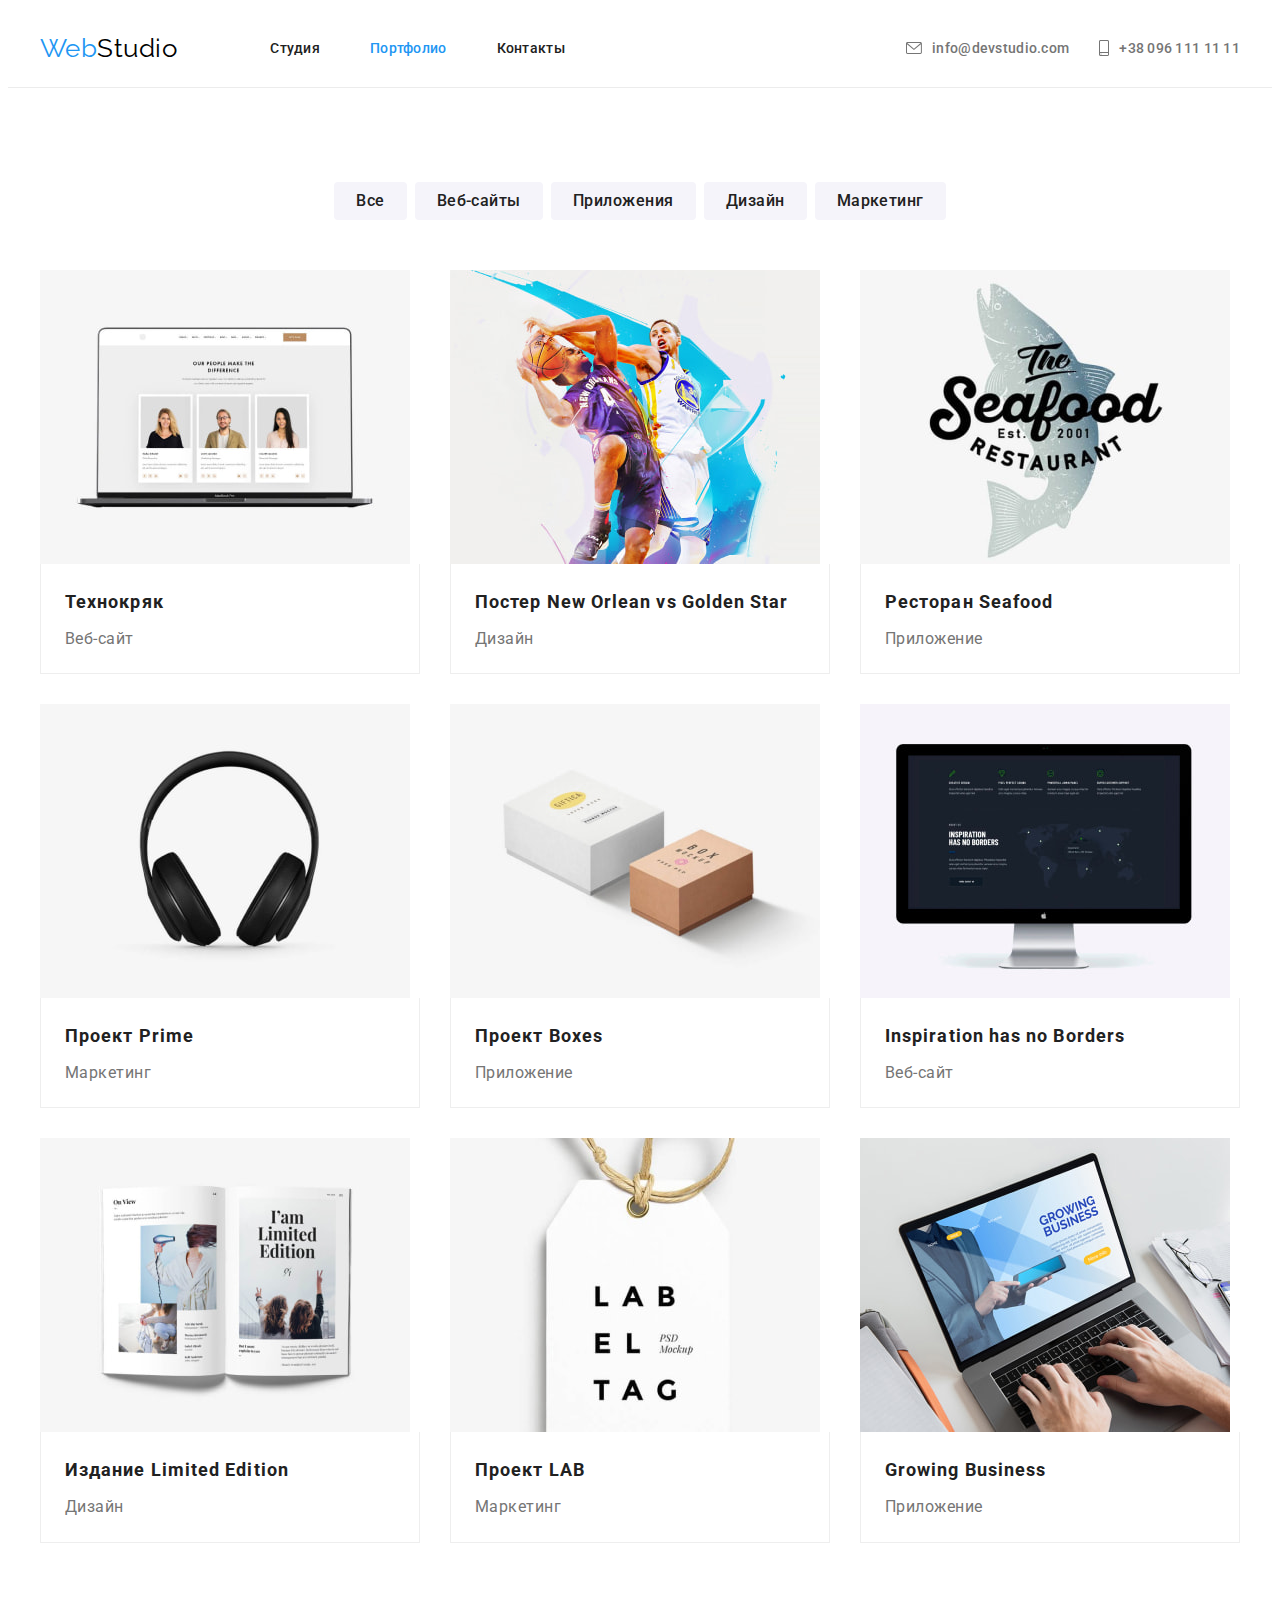
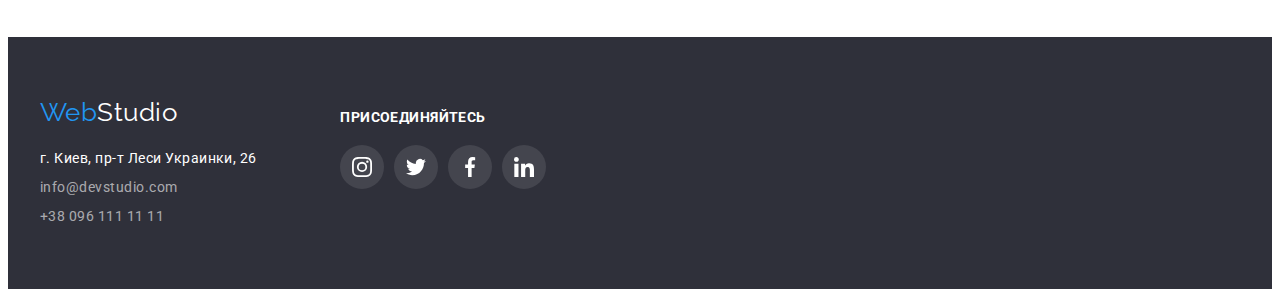
==== portfolio.html @ 47803f1b "Start" ====
<!DOCTYPE html>
<html lang="ru">
  <head>
    <meta charset="UTF-8" />
    <meta http-equiv="X-UA-Compatible" content="IE=edge" />
    <meta name="viewport" content="width=device-width, initial-scale=1.0" />
    <title>Портфолио</title>
    <link rel="preconnect" href="https://fonts.googleapis.com" />
    <link rel="preconnect" href="https://fonts.gstatic.com" crossorigin />
    <link
      href="https://fonts.googleapis.com/css2?family=Raleway:wght@700&family=Roboto:wght@400;500;700;900&display=swap"
      rel="stylesheet"
    />
    <link
      rel="stylesheet"
      href="https://cdnjs.cloudflare.com/ajax/libs/modern-normalize/1.1.0/modern-normalize.min.css"
      integrity="sha512-wpPYUAdjBVSE4KJnH1VR1HeZfpl1ub8YT/NKx4PuQ5NmX2tKuGu6U/JRp5y+Y8XG2tV+wKQpNHVUX03MfMFn9Q=="
      crossorigin="anonymous"
      referrerpolicy="no-referrer"
    />
    <link rel="stylesheet" href="./css/styles.css" />
  </head>
  <body class="body-page">
    <header class="page-header">
      <!--Логотип и навигация-->
      <div class="container">
        <nav class="navigation">
          <a class="logo logo-header link" href="./index.html"><span>Web</span>Studio</a>
          <ul class="site-nav">
            <li class="site-nav-element"><a class="link" href="./index.html">Студия</a></li>
            <li class="site-nav-element">
              <a class="link current" href="./portfolio.html">Портфолио</a>
            </li>
            <li class="site-nav-element"><a class="link" href="">Контакты</a></li>
          </ul>
        </nav>

        <ul class="auth-nav">
          <li class="auth-nav-element">
            <a class="auth-nav-mail link" href="mailto:info@devstudio.com"
              ><svg class="auth-nav-mail-svg">
                <use href="./images/symbol-defs.svg#icon-mail"></use></svg
              >info@devstudio.com</a
            >
          </li>
          <li class="auth-nav-element">
            <a class="auth-nav-phone link" href="tel:+380961111111"
              ><svg class="auth-nav-phone-svg">
                <use href="./images/symbol-defs.svg#icon-tel"></use></svg
              >+38 096 111 11 11</a
            >
          </li>
        </ul>
      </div>
    </header>
    <main>
      <section class="section">
        <div class="container">
          <h1 class="portfolio-card-set-title">Наши работы</h1>
          <ul class="buttons list">
            <li>
              <button class="button" type="button">Все</button>
            </li>
            <li>
              <button class="button" type="button">Веб-сайты</button>
            </li>
            <li>
              <button class="button" type="button">Приложения</button>
            </li>
            <li>
              <button class="button" type="button">Дизайн</button>
            </li>
            <li>
              <button class="button" type="button">Маркетинг</button>
            </li>
          </ul>
        </div>
        <div class="container">
          <ul class="portfolio-card-set list">
            <li class="portfolio-card-item">
              <article class="portfolio-card">
                <div class="card-thumb">
                  <img src="./images/img8.jpg" alt="Ноутбук" width="370" />
                </div>
                <div class="portfolio-card-content">
                  <h2 class="portfolio-card-title">Технокряк</h2>
                  <p class="portfolio-card-text">Веб-сайт</p>
                </div>
              </article>
            </li>
            <li class="portfolio-card-item">
              <article class="portfolio-card">
                <div class="card-thumb">
                  <img src="./images/img9.jpg" alt="Два боскетболиста с мячем" width="370" />
                </div>
                <div class="portfolio-card-content">
                  <h2 class="portfolio-card-title">Постер New Orlean vs Golden Star</h2>
                  <p class="portfolio-card-text">Дизайн</p>
                </div>
              </article>
            </li>
            <li class="portfolio-card-item">
              <article class="portfolio-card">
                <div class="card-thumb">
                  <img src="./images/img10.jpg" alt="Емблема ресторана Сифуд" width="370" />
                </div>
                <div class="portfolio-card-content">
                  <h2 class="portfolio-card-title">Ресторан Seafood</h2>
                  <p class="portfolio-card-text">Приложение</p>
                </div>
              </article>
            </li>
            <li class="portfolio-card-item">
              <article class="portfolio-card">
                <div class="card-thumb">
                  <img src="./images/img11.jpg" alt="Наушники" width="370" />
                </div>
                <div class="portfolio-card-content">
                  <h2 class="portfolio-card-title">Проект Prime</h2>
                  <p class="portfolio-card-text">Маркетинг</p>
                </div>
              </article>
            </li>
            <li class="portfolio-card-item">
              <article class="portfolio-card">
                <div class="card-thumb">
                  <img src="./images/img12.jpg" alt="Две бумажные коробки" width="370" />
                </div>
                <div class="portfolio-card-content">
                  <h2 class="portfolio-card-title">Проект Boxes</h2>
                  <p class="portfolio-card-text">Приложение</p>
                </div>
              </article>
            </li>
            <li class="portfolio-card-item">
              <article class="portfolio-card">
                <div class="card-thumb">
                  <img src="./images/img13.jpg" alt="Компьютер фирмы Епл" width="370" />
                </div>
                <div class="portfolio-card-content">
                  <h2 class="portfolio-card-title">Inspiration has no Borders</h2>
                  <p class="portfolio-card-text">Веб-сайт</p>
                </div>
              </article>
            </li>
            <li class="portfolio-card-item">
              <article class="portfolio-card">
                <div class="card-thumb">
                  <img src="./images/img14.jpg" alt="Открытая книга" width="370" />
                </div>
                <div class="portfolio-card-content">
                  <h2 class="portfolio-card-title">Издание Limited Edition</h2>
                  <p class="portfolio-card-text">Дизайн</p>
                </div>
              </article>
            </li>
            <li class="portfolio-card-item">
              <article class="portfolio-card">
                <div class="card-thumb">
                  <img src="./images/img15.jpg" alt="Бирка с надписью" width="370" />
                </div>
                <div class="portfolio-card-content">
                  <h2 class="portfolio-card-title">Проект LAB</h2>
                  <p class="portfolio-card-text">Маркетинг</p>
                </div>
              </article>
            </li>
            <li class="portfolio-card-item">
              <article class="portfolio-card">
                <div class="card-thumb">
                  <img src="./images/img16.jpg" alt="Руки на клавиатуре ноутбука" width="370" />
                </div>
                <div class="portfolio-card-content">
                  <h2 class="portfolio-card-title">Growing Business</h2>
                  <p class="portfolio-card-text">Приложение</p>
                </div>
              </article>
            </li>
          </ul>
        </div>
      </section>
    </main>
    <footer class="footer">
      <div class="container">
        <div>
          <!--Логотип-->
          <a class="logo logo-footer link" href="./index.html"><span>Web</span>Studio</a>
          <!--Контакты-->
          <address class="address one">г. Киев, пр-т Леси Украинки, 26</address>
          <address class="address">
            <a class="link" href="mailto:info@devstudio.com">info@devstudio.com</a>
            <a class="link" href="tel:+380961111111">+38 096 111 11 11</a>
          </address>
        </div>
        <div class="social-set">
          <h3 class="social-title">Присоединяйтесь</h3>
          <ul class="personal-card-icon-set list">
            <li class="personal-card-icon-item">
              <button class="footer-icon-button">
                <svg class="footer-icon personal-card-icon">
                  <use href="./images/symbol-defs.svg#icon-instagram"></use>
                </svg>
              </button>
            </li>
            <li class="personal-card-icon-item">
              <button class="footer-icon-button">
                <svg class="personal-card-icon">
                  <use href="./images/symbol-defs.svg#icon-twitter"></use>
                </svg>
              </button>
            </li>
            <li class="personal-card-icon-item">
              <button class="footer-icon-button">
                <svg class="personal-card-icon">
                  <use href="./images/symbol-defs.svg#icon-facebook"></use>
                </svg>
              </button>
            </li>
            <li class="personal-card-icon-item">
              <button class="footer-icon-button">
                <svg class="personal-card-icon">
                  <use href="./images/symbol-defs.svg#icon-linkedin"></use>
                </svg>
              </button>
            </li>
          </ul>
        </div>
      </div>
    </footer>
  </body>
</html>
---- css/styles.css ----
:root {
    --brand-color-blue-light-hover: #188CE8;
    --brand-color-blue-light: #2196F3;
    --brand-color-blue: #3f51b5;    
    --brand-color-black: #000000;
    --brand-color-black-light: #212121;
    --brand-color-black-dark: #2F303A;
    --brand-color-gray: #757575;
    --brand-color-gray-light: #F5F4FA;
    --brand-color-gray-border: #EEEEEE;
    --brand-color-gray-icon: #AFB1B8;
    --brand-color-white: #FFFFFF;
    --brand-color-heder-line: #ECECEC;
    --brand-color-address:rgba(255, 255, 255, 0.6);
    --card-set-portfolio: 30px
}
h1, h2, h3, h4, h5, h6, p, ul {
    margin: 0;
}
ul {
    padding: 0;
}
img {
    display: block;
    max-width: 100%;
    height: auto;
}
.list {
    list-style: none;    
}
.link {
    text-decoration: none;    
    line-height: 1.17;
}
.body-page {    
    font-family: 'Roboto', sans-serif;
    letter-spacing: 0.03em;
    background-color: var(--brand-color-white);        
    color: var(--brand-color-black-light);   
}

/* Рамка хедера */
.page-header .container{
    display: flex;    
    padding-top: 25px;
    padding-bottom: 24px;
    align-items: center;
}

.page-header {    
    border-bottom: 1px solid var(--brand-color-heder-line);
}

/* Подсветка */
.site-nav .link:hover, .site-nav .link:focus, .site-nav .link.current {
    color: var(--brand-color-blue-light);
}
.site-nav {
    display: flex;
    align-items: center;
    list-style: none;     
}

.site-nav-element + .site-nav-element {
    margin-left: 50px;
}

.navigation {
    display: flex;
}
.site-nav .link {    
    display: block;
    font-size: 14px;
    font-weight: 500;
    letter-spacing: 0.02em;
    color: var(--brand-color-black-light);
}
/* Хедер почта телефон */
.auth-nav {
    margin-left: auto;
    display: flex;
    list-style: none;
}

.auth-nav-element + .auth-nav-element {
 margin-left: 30px;
}

.auth-nav .link {    
    font-size: 14px;
    font-weight: 500;
    letter-spacing: 0.02em;
    color: var(--brand-color-gray);
}
.auth-nav .link:hover, .auth-nav .link:focus {
    color: var(--brand-color-blue-light);       
}
.auth-nav-mail, .auth-nav-phone {
    display: flex;
    align-items: center;
}

.auth-nav-mail-svg {    
    height: 12px;
    width: 16px;
    fill: currentColor;
    margin-right: 10px;
} 
.auth-nav-phone-svg {
    height: 16px;
    width: 10px;
    fill: currentColor;   
    margin-right: 10px;    
}


/* Логотип */
.logo {
    margin-right: 93px;    
    font-size: 26px;
    color: var(--brand-color-black);    
    font-family: 'Raleway', sans-serif;        
}
.logo span{
    color: var(--brand-color-blue-light);
}
/* Герой */
.hero .button {
    display: inline-block;
    padding: 10px 32px;
    margin: 0;
    min-width: 200px;
    color: var(--brand-color-white);
    background: var(--brand-color-blue-light);
    box-shadow: 0px 4px 4px rgba(0, 0, 0, 0.15);
    line-height: 1.88;
}
.hero .button:hover{
    background-color: var(--brand-color-blue-light-hover);
}
.hero {
    padding-top: 200px;
    padding-bottom: 200px;
    text-align: center;    
}
.overlay {
    margin-right: auto;
    margin-left: auto;
    max-width: 1600px;
    background-image: linear-gradient(
    to right
    ,rgba(47, 48, 58, 0.4)
    ,rgba(47, 48, 58, 0.4))
    ,url(../images/hero.jpg);
    background-color: #C4C4C4;;
    background-position: center;
    background-repeat: no-repeat;
}

.hero-title {    
    margin-bottom: 30px;
    text-transform: uppercase;
    text-align: center;    
    font-size: 44px;
    font-weight: 900;    
    line-height: 1.36;
    letter-spacing: 0.06em;
    color: var(--brand-color-white);    
}
/* Наша команда */
.personal { 
    background: var(--brand-color-gray-light);
}
.personal-card-footer {
    padding-top: 30px;
    padding-bottom: 30px;
}
.personal-title {    
    margin-bottom: 10px;
    font-weight: 500;
    font-size: 16px;    
    line-height: 1.17;
    text-align: center;    
}
.personal-text {
    margin-bottom: 16px;   
    line-height: 1.17;
    text-align: center;    
    color: var(--brand-color-gray);
}
.personal-card-set {    
    display: flex;   
    list-style: none;
}
.personal-card-item {
     
    background-color: var(--brand-color-white);
    box-shadow: 0px 1px 3px rgba(0, 0, 0, 0.12), 0px 1px 1px rgba(0, 0, 0, 0.14), 0px 2px 1px rgba(0, 0, 0, 0.2);
    border-radius: 0px 0px 4px 4px;
}
.personal-card-item + .personal-card-item {
    margin-left: 30px;
}
.personal-card-icon-set {
    display: flex;
    justify-content: center;
}
.personal-card-button { 
    width: 44px;
    height: 44px;
    padding: 0;
    display: flex;
    align-items: center;
    justify-content: center;
    cursor: pointer;
    color: var(--brand-color-gray-icon);
    background: none;    
    border: none;
}
.personal-card-button:hover,
.personal-card-button:focus {
    color: var(--brand-color-white);
    background-color: var(--brand-color-blue-light);
    border-radius: 50%;
}
.personal-card-icon-item + .personal-card-icon-item {
    margin-left: 10px;
}
.personal-card-icon {
    fill: currentColor;  
    width: 20px;
    height: 20px;
}
/* Секция картинок */
.section-title {   
    margin-bottom: 50px;    
    font-size: 36px;    
    line-height: 1.17;
    text-align: center;    
}
/* Секция коротких текстов */
.works-list {    
    display: flex;    
}
.works + .works {    
    margin-left: 30px;
}

.works-thumb {
    margin-bottom: 30px;
    justify-content: center;
    align-items: center;
    display: flex;
    width: 270px;
    height: 120px;
    background: var(--brand-color-gray-light);
    border-radius: 4px;
}
.works-svg {    
    width: 70px;
    height: 70px;    
}

.works-title {
    margin-bottom: 10px;   
    font-size: 14px;    
    line-height: 1.17;    
    text-transform: uppercase;
}
.works-text {        
    width: 270px; 
    font-size: 14px;    
    line-height: 1.714;    
    color: var(--brand-color-gray);       
}

/* Секция Постоянные клиенты */
.regular-customers-set {
    display: flex;
    list-style: none;
}
.regular-customers-item-frame {
    cursor: pointer;
    padding: 13px 31px;
    border: 1px solid #AFB1B8;
    border-radius: 4px;
}
.regular-customers-item + .regular-customers-item {
    margin-left: 30px;
}

.regular-customers-icon { 
    fill: currentColor;    
    width: 106px;
    height: 60px;
}

.regular-customers-button {
    padding: 0;
    justify-content: center;
    align-items: center;
    display: flex;    
    width: 170px;
    height: 92px;
    color: var(--brand-color-gray-icon);
    cursor: pointer;    
    border: 1px solid var(--brand-color-gray-icon);
    border-radius: 4px;
    background-color: var(--brand-color-white);
}
.regular-customers-button:hover, 
.regular-customers-button:focus {
    color: var(--brand-color-blue-light);
    border: 1px solid var(--brand-color-blue-light);
    
}

/* Футер */
.logo-footer {
    margin-bottom: 20px;
    display: block;
    color: var(--brand-color-white);    
}
.footer {
    padding: 60px 0;
    background: var(--brand-color-black-dark);    
}
.address,
.address .link {    
    font-size: 14px;
    line-height: 1.71;
    color: var(--brand-color-white);
    font-style: normal;
}
.one {
margin-bottom: 5px;
}

.address .link {    
    display: block;
    color: var(--brand-color-address);
}
.address .link:first-child {
margin-bottom: 5px;
}
.address .link:hover,
.address .link:focus {
    color: var(--brand-color-blue-light);
}

.social-set {
    margin-top: 12px;
    margin-left: 70px;
}
.social-title {
    margin-bottom: 20px;
    text-transform: uppercase;
    color: var(--brand-color-white);
    font-weight: 700;
    font-size: 14px;
    line-height: 16px;
    letter-spacing: 0.03em;
}


.footer-icon-button {
    width: 44px;
    height: 44px;
    padding: 0;
    display: flex;
    align-items: center; 
    justify-content: center;   
    cursor: pointer;
    color: var(--brand-color-white);
    background: rgba(255, 255, 255, 0.1);
    border-radius: 50%;    
    border: none;
}

.footer-icon-button:hover,
.footer-icon-button:focus {    
    background-color: var(--brand-color-blue-light);
    border-radius: 50%;
}
.footer > .container {
    display: flex;
}
/* Портфолио фильтры*/
.button {
    padding: 6px 22px;  
    margin: 0px 4px;   
    color: var(--brand-color-black-light);
    background: var(--brand-color-gray-light);
    cursor: pointer;
    border: 0;    
    font-family: inherit;
    font-weight: 500;
    font-size: 16px;
    line-height: 1.62;    
    letter-spacing: inherit;    
    border-radius: 4px;    
}
.buttons {
    margin-bottom: 50px;
    display: flex;
    justify-content: center;    
}
.button:hover, .button:focus {
    color: var(--brand-color-white);
    background: var(--brand-color-blue-light);
    box-shadow: 0px 3px 1px rgba(0, 0, 0, 0.1), 0px 1px 2px rgba(0, 0, 0, 0.08), 0px 2px 2px rgba(0, 0, 0, 0.12);
}
/* Портфолио карточки */
.portfolio-card-set-title {
    display: none;
}
.portfolio-card-set {    
    margin-top: calc(-1 * var(--card-set-portfolio));
    margin-left: calc(-1 * var(--card-set-portfolio));
    display: flex;
    flex-wrap: wrap;
}


.portfolio-card:hover, 
.portfolio-card:focus {
    box-shadow: 0px 1px 1px rgba(0, 0, 0, 0.12), 0px 4px 4px rgba(0, 0, 0, 0.06), 1px 4px 6px rgba(0, 0, 0, 0.16);
}
.portfolio-card-item {
    margin-top: var(--card-set-portfolio);
    margin-left: var(--card-set-portfolio);
    flex-basis: calc(100% / 3 - var(--card-set-portfolio));
}

.portfolio-card-content {
    padding: 20px 23px 19px 24px;
    border: 1px solid var(--brand-color-gray-border);
    border-top: none;
}

.portfolio-card-title {
    margin-bottom: 4px;
    font-size: 18px;
    line-height: 2;
    letter-spacing: 0.06em;
}

.portfolio-card-text {
    line-height: 1.88;
    color: var(--brand-color-gray);
}

.container {
    margin-left: auto;
    margin-right: auto;
    width: 1200px;
    padding-left: 15px;
    padding-right: 15px;    
    /* outline: solid tomato; */
}
.section {
    padding: 94px 0;    
}
.no-padding-top  {
    padding-top: 0;
}
.photo-set {    
    list-style: none;
    display: flex;    
}
.photo + .photo {
    margin-left: 30px;
}
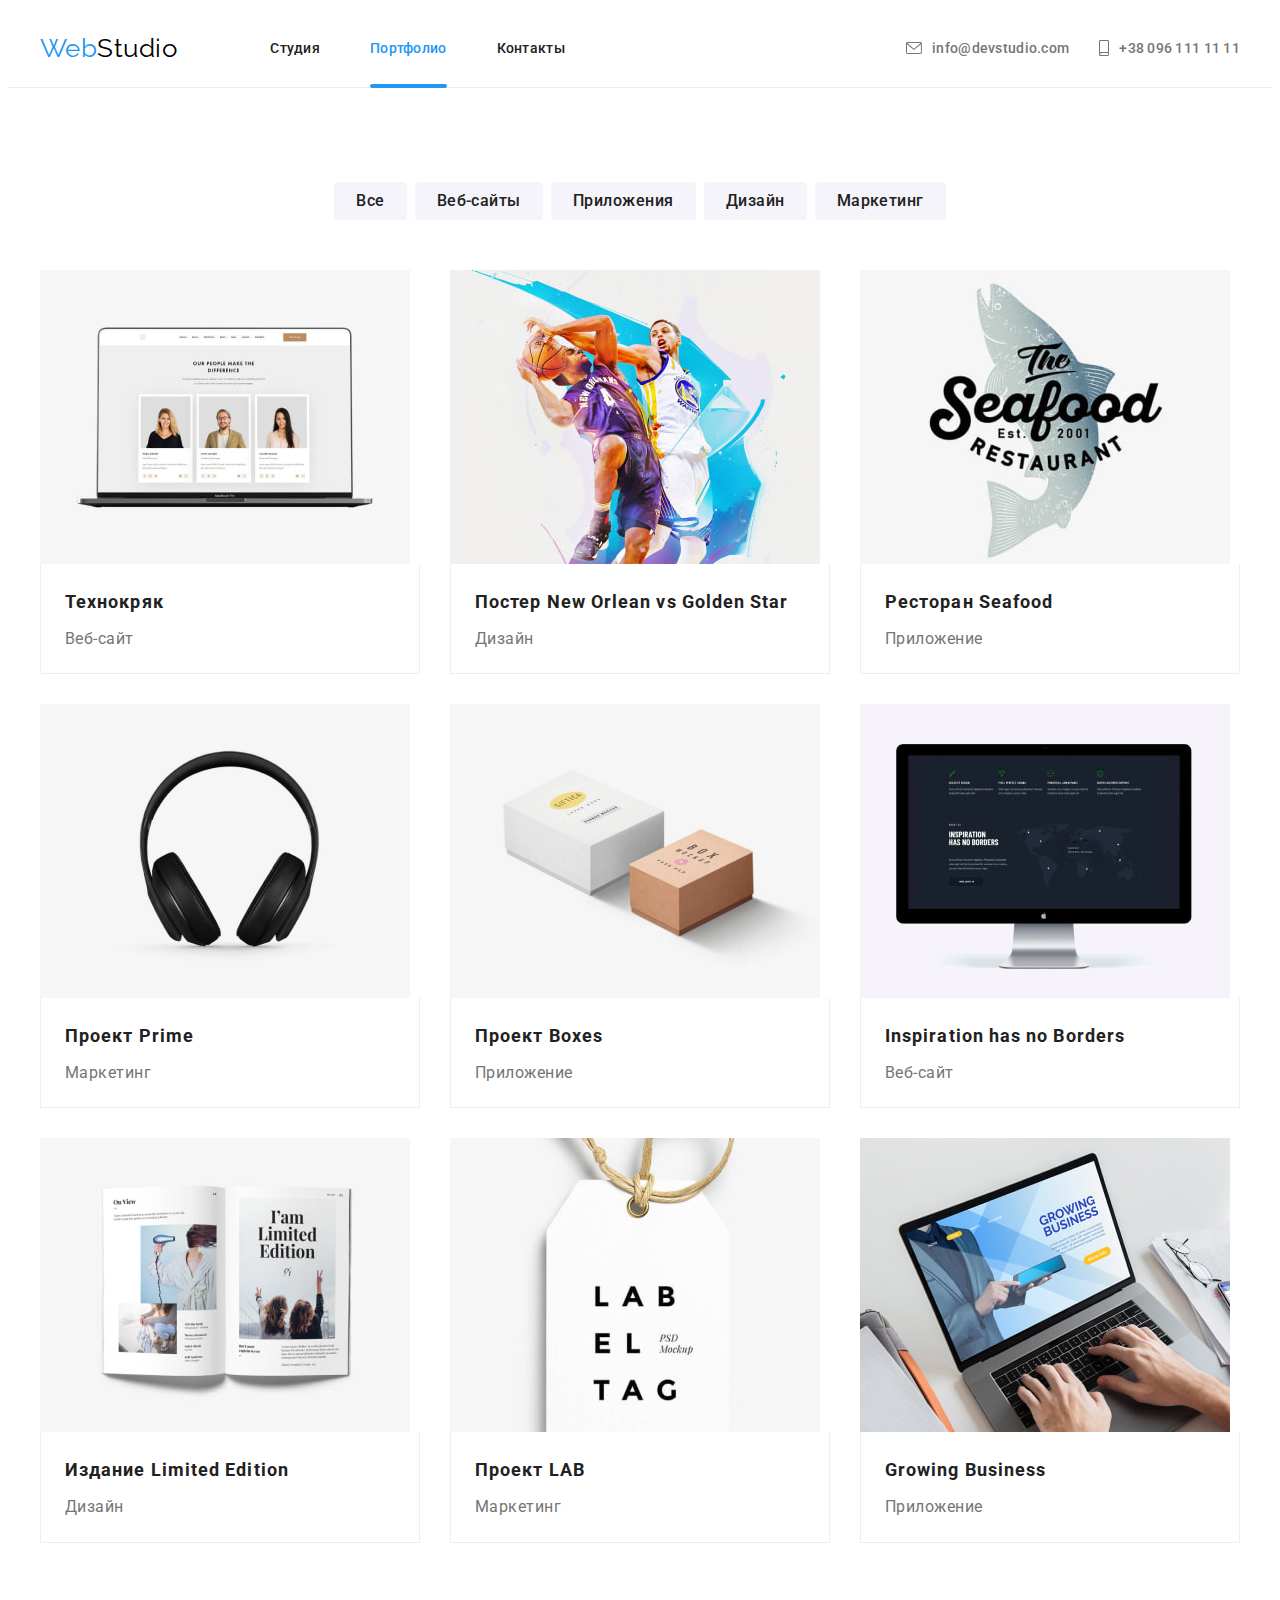
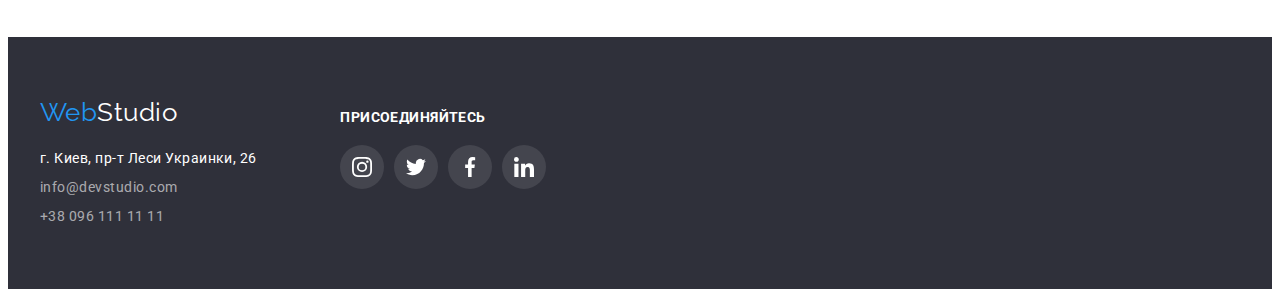
==== commit 08dc1a57: "Update" ====
--- a/portfolio.html
+++ b/portfolio.html
@@ -27,11 +27,15 @@
         <nav class="navigation">
           <a class="logo logo-header link" href="./index.html"><span>Web</span>Studio</a>
           <ul class="site-nav">
-            <li class="site-nav-element"><a class="link" href="./index.html">Студия</a></li>
+            <li class="site-nav-element">
+              <a class="link" href="./index.html">Студия</a>
+            </li>
             <li class="site-nav-element">
               <a class="link current" href="./portfolio.html">Портфолио</a>
             </li>
-            <li class="site-nav-element"><a class="link" href="">Контакты</a></li>
+            <li class="site-nav-element">
+              <a class="link" href="">Контакты</a>
+            </li>
           </ul>
         </nav>
 
@@ -81,6 +85,13 @@
               <article class="portfolio-card">
                 <div class="card-thumb">
                   <img src="./images/img8.jpg" alt="Ноутбук" width="370" />
+                  <div class="portfolio-card-overlay">
+                    <p class="portfolio-card-overlay-text">
+                      Ресурс предлагает комплексные предложения с разным уровнем функционала и
+                      сервисов. Все это позволит посетителю получить исчерпывающие сведения о
+                      компании или частном лице.
+                    </p>
+                  </div>
                 </div>
                 <div class="portfolio-card-content">
                   <h2 class="portfolio-card-title">Технокряк</h2>
@@ -92,6 +103,13 @@
               <article class="portfolio-card">
                 <div class="card-thumb">
                   <img src="./images/img9.jpg" alt="Два боскетболиста с мячем" width="370" />
+                  <div class="portfolio-card-overlay">
+                    <p class="portfolio-card-overlay-text">
+                      Ресурс предлагает комплексные предложения с разным уровнем функционала и
+                      сервисов. Все это позволит посетителю получить исчерпывающие сведения о
+                      компании или частном лице.
+                    </p>
+                  </div>
                 </div>
                 <div class="portfolio-card-content">
                   <h2 class="portfolio-card-title">Постер New Orlean vs Golden Star</h2>
@@ -103,6 +121,13 @@
               <article class="portfolio-card">
                 <div class="card-thumb">
                   <img src="./images/img10.jpg" alt="Емблема ресторана Сифуд" width="370" />
+                  <div class="portfolio-card-overlay">
+                    <p class="portfolio-card-overlay-text">
+                      Ресурс предлагает комплексные предложения с разным уровнем функционала и
+                      сервисов. Все это позволит посетителю получить исчерпывающие сведения о
+                      компании или частном лице.
+                    </p>
+                  </div>
                 </div>
                 <div class="portfolio-card-content">
                   <h2 class="portfolio-card-title">Ресторан Seafood</h2>
@@ -114,6 +139,13 @@
               <article class="portfolio-card">
                 <div class="card-thumb">
                   <img src="./images/img11.jpg" alt="Наушники" width="370" />
+                  <div class="portfolio-card-overlay">
+                    <p class="portfolio-card-overlay-text">
+                      Ресурс предлагает комплексные предложения с разным уровнем функционала и
+                      сервисов. Все это позволит посетителю получить исчерпывающие сведения о
+                      компании или частном лице.
+                    </p>
+                  </div>
                 </div>
                 <div class="portfolio-card-content">
                   <h2 class="portfolio-card-title">Проект Prime</h2>
@@ -125,6 +157,13 @@
               <article class="portfolio-card">
                 <div class="card-thumb">
                   <img src="./images/img12.jpg" alt="Две бумажные коробки" width="370" />
+                  <div class="portfolio-card-overlay">
+                    <p class="portfolio-card-overlay-text">
+                      Ресурс предлагает комплексные предложения с разным уровнем функционала и
+                      сервисов. Все это позволит посетителю получить исчерпывающие сведения о
+                      компании или частном лице.
+                    </p>
+                  </div>
                 </div>
                 <div class="portfolio-card-content">
                   <h2 class="portfolio-card-title">Проект Boxes</h2>
@@ -136,6 +175,13 @@
               <article class="portfolio-card">
                 <div class="card-thumb">
                   <img src="./images/img13.jpg" alt="Компьютер фирмы Епл" width="370" />
+                  <div class="portfolio-card-overlay">
+                    <p class="portfolio-card-overlay-text">
+                      Ресурс предлагает комплексные предложения с разным уровнем функционала и
+                      сервисов. Все это позволит посетителю получить исчерпывающие сведения о
+                      компании или частном лице.
+                    </p>
+                  </div>
                 </div>
                 <div class="portfolio-card-content">
                   <h2 class="portfolio-card-title">Inspiration has no Borders</h2>
@@ -147,6 +193,13 @@
               <article class="portfolio-card">
                 <div class="card-thumb">
                   <img src="./images/img14.jpg" alt="Открытая книга" width="370" />
+                  <div class="portfolio-card-overlay">
+                    <p class="portfolio-card-overlay-text">
+                      Ресурс предлагает комплексные предложения с разным уровнем функционала и
+                      сервисов. Все это позволит посетителю получить исчерпывающие сведения о
+                      компании или частном лице.
+                    </p>
+                  </div>
                 </div>
                 <div class="portfolio-card-content">
                   <h2 class="portfolio-card-title">Издание Limited Edition</h2>
@@ -158,6 +211,13 @@
               <article class="portfolio-card">
                 <div class="card-thumb">
                   <img src="./images/img15.jpg" alt="Бирка с надписью" width="370" />
+                  <div class="portfolio-card-overlay">
+                    <p class="portfolio-card-overlay-text">
+                      Ресурс предлагает комплексные предложения с разным уровнем функционала и
+                      сервисов. Все это позволит посетителю получить исчерпывающие сведения о
+                      компании или частном лице.
+                    </p>
+                  </div>
                 </div>
                 <div class="portfolio-card-content">
                   <h2 class="portfolio-card-title">Проект LAB</h2>
@@ -169,6 +229,13 @@
               <article class="portfolio-card">
                 <div class="card-thumb">
                   <img src="./images/img16.jpg" alt="Руки на клавиатуре ноутбука" width="370" />
+                  <div class="portfolio-card-overlay">
+                    <p class="portfolio-card-overlay-text">
+                      Ресурс предлагает комплексные предложения с разным уровнем функционала и
+                      сервисов. Все это позволит посетителю получить исчерпывающие сведения о
+                      компании или частном лице.
+                    </p>
+                  </div>
                 </div>
                 <div class="portfolio-card-content">
                   <h2 class="portfolio-card-title">Growing Business</h2>
--- a/css/styles.css
+++ b/css/styles.css
@@ -52,7 +52,9 @@
 }
 
 /* Подсветка */
-.site-nav .link:hover, .site-nav .link:focus, .site-nav .link.current {
+.site-nav .link:hover, 
+.site-nav .link:focus, 
+.site-nav .link.current {
     color: var(--brand-color-blue-light);
 }
 .site-nav {
@@ -60,6 +62,7 @@
     align-items: center;
     list-style: none;     
 }
+
 
 .site-nav-element + .site-nav-element {
     margin-left: 50px;
@@ -471,3 +474,100 @@
 .photo + .photo {
     margin-left: 30px;
 }
+.photo-set-thumb {
+    position: relative;
+}
+
+.photo-set-text {
+    color: var(--brand-color-white);
+    text-transform: uppercase;
+    font-weight: 700;
+    text-align: center;
+}
+
+.photo-set-decor {
+    display: flex;
+    justify-content: center;
+    align-items: center;
+    height: 70px;
+    width: 100%;
+    position: absolute;
+    bottom: 0;
+    background: linear-gradient(to right, rgba(47, 48, 58, 0.8), rgba(47, 48, 58, 0.8));
+}
+
+.photo + .photo {
+    margin-left: 30px;
+}
+.card-thumb {
+    position: relative;
+    overflow: hidden;
+}
+
+.portfolio-card-overlay {
+    background-color: rgba(33, 150, 243, 0.9);
+    position: absolute;
+    top: 0;
+    left: 0;
+    width: 100%;
+    height: 100%;
+    transform: translateY(100%);
+}
+
+.portfolio-card-overlay-text {
+    padding: 63px 24px;
+    font-size: 18px;
+    line-height: 1.56;
+    letter-spacing: 0.03em;
+    color: var(--brand-color-white);
+}
+
+.portfolio-card:hover .portfolio-card-overlay {
+    transform: translateY(0);
+    transition: transform 250ms;
+    transition-timing-function: cubic-bezier(0.4, 0, 0.2, 1);
+}
+
+.backdrop {
+    position: fixed;
+    top: 0;
+    left: 0;
+    width: 100%;
+    height: 100%;
+    background-color: rgba(0, 0, 0, 0.2);
+}
+
+.modal {
+    position: absolute;
+    top: 50%;
+    left: 50%;    
+    transform: translate(-50%, -50%);    
+    width: 528px;
+    height: 581px;
+    background-color: var(--brand-color-white);
+    box-shadow: 0px 1px 3px rgba(0, 0, 0, 0.12), 0px 1px 1px rgba(0, 0, 0, 0.14), 0px 2px 1px rgba(0, 0, 0, 0.2);
+    border-radius: 4px;
+    /* opacity: 1; */
+    transition: opacity 2500ms cubic-bezier(0.4, 0, 0.2, 1);
+
+}
+.backdrop.is-hidden {
+    opacity: 0;
+    pointer-events: none;
+}
+
+.site-nav-element {
+    position: relative;
+}
+
+.link.current::after {
+    display: block;
+    margin-top: 28px;
+    position: absolute;
+    content: "";
+    height: 4px;
+    background-color: var(--brand-color-blue-light);
+    height: 4px;
+    width: 100%;
+    border-radius: 2px;
+}
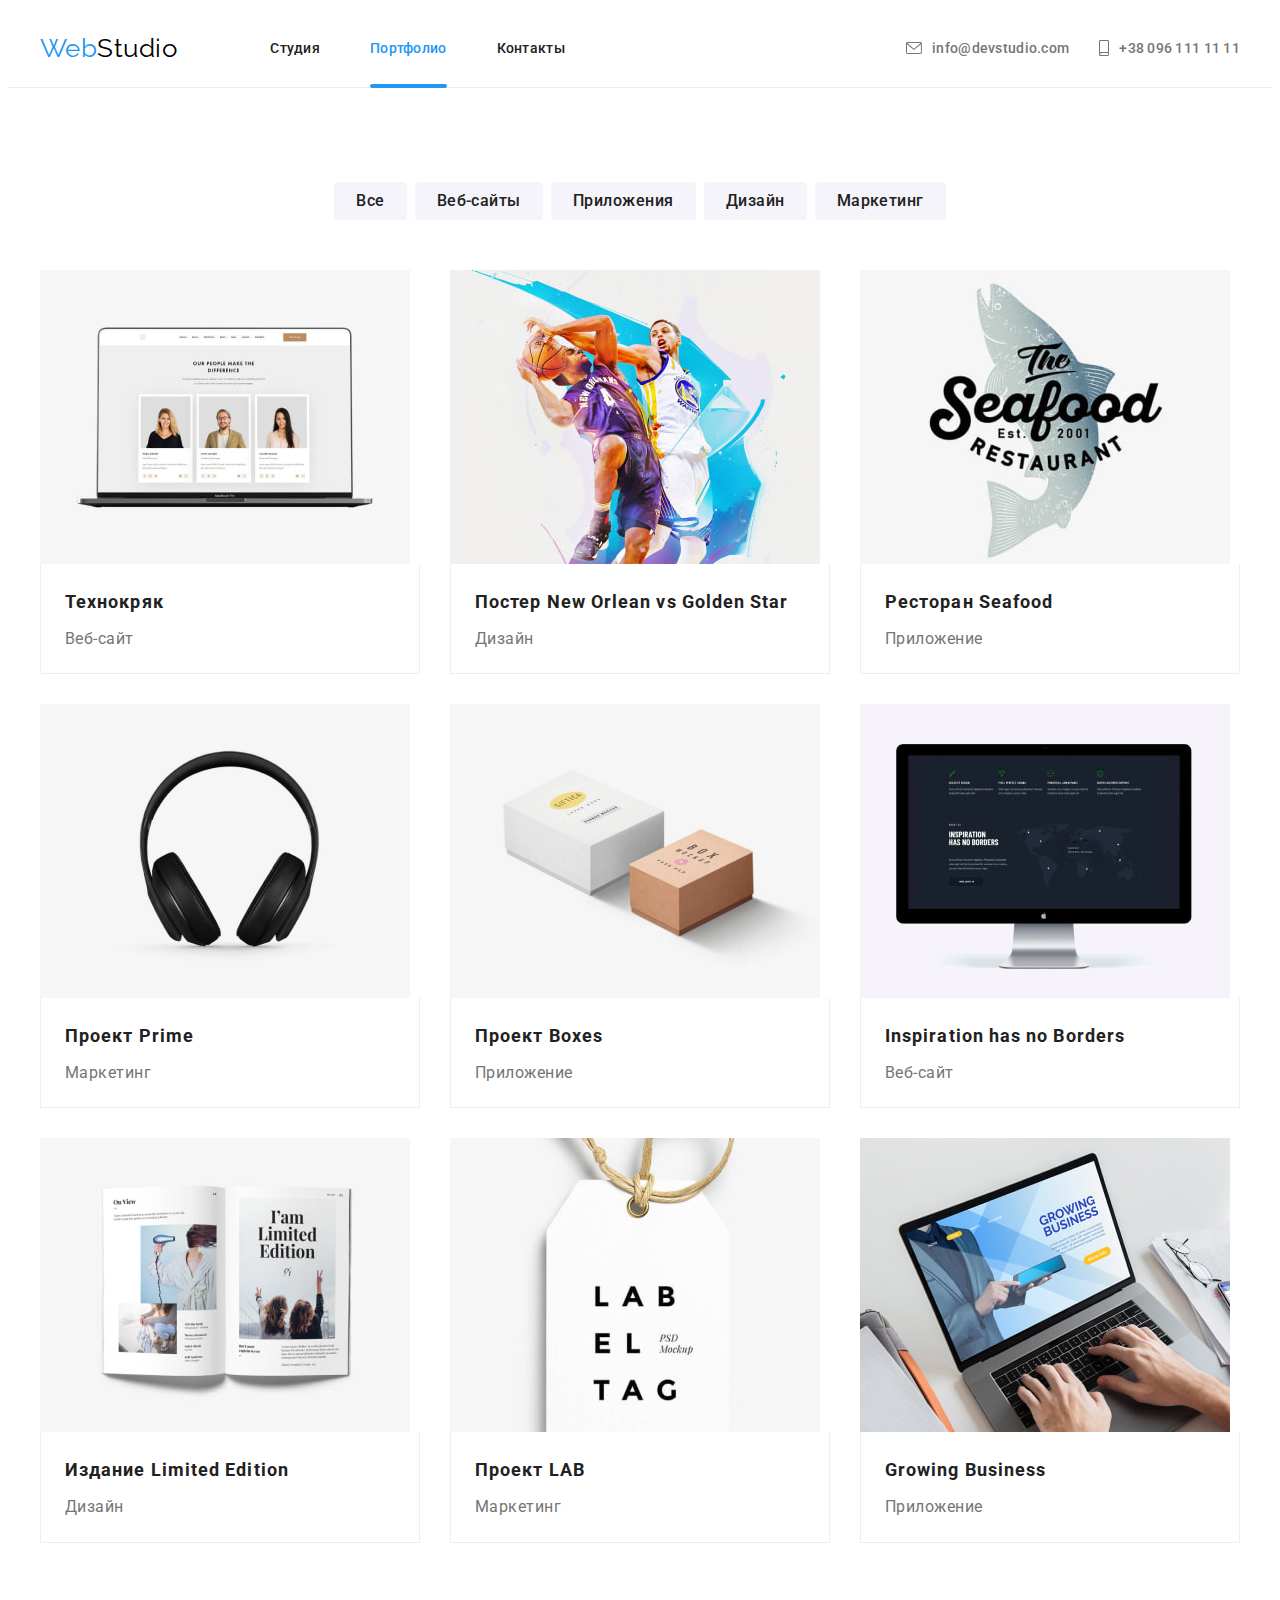
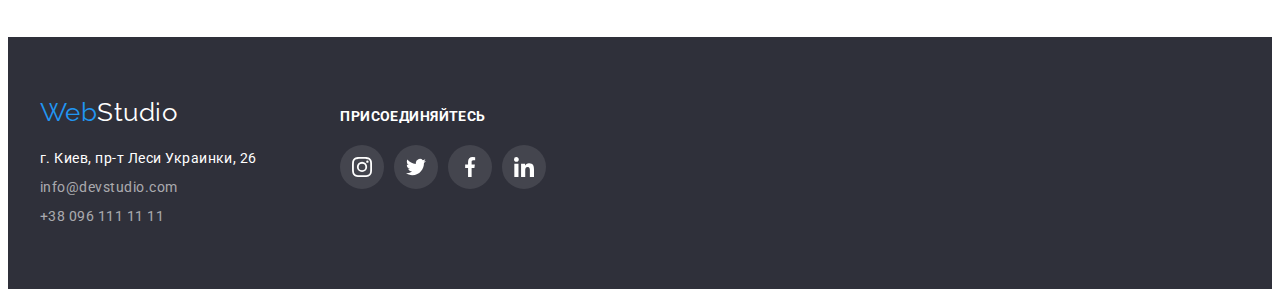
==== commit 93b0c9c0: "Update" ====
--- a/portfolio.html
+++ b/portfolio.html
@@ -82,166 +82,184 @@
         <div class="container">
           <ul class="portfolio-card-set list">
             <li class="portfolio-card-item">
-              <article class="portfolio-card">
-                <div class="card-thumb">
-                  <img src="./images/img8.jpg" alt="Ноутбук" width="370" />
-                  <div class="portfolio-card-overlay">
-                    <p class="portfolio-card-overlay-text">
-                      Ресурс предлагает комплексные предложения с разным уровнем функционала и
-                      сервисов. Все это позволит посетителю получить исчерпывающие сведения о
-                      компании или частном лице.
-                    </p>
-                  </div>
-                </div>
-                <div class="portfolio-card-content">
-                  <h2 class="portfolio-card-title">Технокряк</h2>
-                  <p class="portfolio-card-text">Веб-сайт</p>
-                </div>
-              </article>
-            </li>
-            <li class="portfolio-card-item">
-              <article class="portfolio-card">
-                <div class="card-thumb">
-                  <img src="./images/img9.jpg" alt="Два боскетболиста с мячем" width="370" />
-                  <div class="portfolio-card-overlay">
-                    <p class="portfolio-card-overlay-text">
-                      Ресурс предлагает комплексные предложения с разным уровнем функционала и
-                      сервисов. Все это позволит посетителю получить исчерпывающие сведения о
-                      компании или частном лице.
-                    </p>
-                  </div>
-                </div>
-                <div class="portfolio-card-content">
-                  <h2 class="portfolio-card-title">Постер New Orlean vs Golden Star</h2>
-                  <p class="portfolio-card-text">Дизайн</p>
-                </div>
-              </article>
-            </li>
-            <li class="portfolio-card-item">
-              <article class="portfolio-card">
-                <div class="card-thumb">
-                  <img src="./images/img10.jpg" alt="Емблема ресторана Сифуд" width="370" />
-                  <div class="portfolio-card-overlay">
-                    <p class="portfolio-card-overlay-text">
-                      Ресурс предлагает комплексные предложения с разным уровнем функционала и
-                      сервисов. Все это позволит посетителю получить исчерпывающие сведения о
-                      компании или частном лице.
-                    </p>
-                  </div>
-                </div>
-                <div class="portfolio-card-content">
-                  <h2 class="portfolio-card-title">Ресторан Seafood</h2>
-                  <p class="portfolio-card-text">Приложение</p>
-                </div>
-              </article>
-            </li>
-            <li class="portfolio-card-item">
-              <article class="portfolio-card">
-                <div class="card-thumb">
-                  <img src="./images/img11.jpg" alt="Наушники" width="370" />
-                  <div class="portfolio-card-overlay">
-                    <p class="portfolio-card-overlay-text">
-                      Ресурс предлагает комплексные предложения с разным уровнем функционала и
-                      сервисов. Все это позволит посетителю получить исчерпывающие сведения о
-                      компании или частном лице.
-                    </p>
-                  </div>
-                </div>
-                <div class="portfolio-card-content">
-                  <h2 class="portfolio-card-title">Проект Prime</h2>
-                  <p class="portfolio-card-text">Маркетинг</p>
-                </div>
-              </article>
-            </li>
-            <li class="portfolio-card-item">
-              <article class="portfolio-card">
-                <div class="card-thumb">
-                  <img src="./images/img12.jpg" alt="Две бумажные коробки" width="370" />
-                  <div class="portfolio-card-overlay">
-                    <p class="portfolio-card-overlay-text">
-                      Ресурс предлагает комплексные предложения с разным уровнем функционала и
-                      сервисов. Все это позволит посетителю получить исчерпывающие сведения о
-                      компании или частном лице.
-                    </p>
-                  </div>
-                </div>
-                <div class="portfolio-card-content">
-                  <h2 class="portfolio-card-title">Проект Boxes</h2>
-                  <p class="portfolio-card-text">Приложение</p>
-                </div>
-              </article>
-            </li>
-            <li class="portfolio-card-item">
-              <article class="portfolio-card">
-                <div class="card-thumb">
-                  <img src="./images/img13.jpg" alt="Компьютер фирмы Епл" width="370" />
-                  <div class="portfolio-card-overlay">
-                    <p class="portfolio-card-overlay-text">
-                      Ресурс предлагает комплексные предложения с разным уровнем функционала и
-                      сервисов. Все это позволит посетителю получить исчерпывающие сведения о
-                      компании или частном лице.
-                    </p>
-                  </div>
-                </div>
-                <div class="portfolio-card-content">
-                  <h2 class="portfolio-card-title">Inspiration has no Borders</h2>
-                  <p class="portfolio-card-text">Веб-сайт</p>
-                </div>
-              </article>
-            </li>
-            <li class="portfolio-card-item">
-              <article class="portfolio-card">
-                <div class="card-thumb">
-                  <img src="./images/img14.jpg" alt="Открытая книга" width="370" />
-                  <div class="portfolio-card-overlay">
-                    <p class="portfolio-card-overlay-text">
-                      Ресурс предлагает комплексные предложения с разным уровнем функционала и
-                      сервисов. Все это позволит посетителю получить исчерпывающие сведения о
-                      компании или частном лице.
-                    </p>
-                  </div>
-                </div>
-                <div class="portfolio-card-content">
-                  <h2 class="portfolio-card-title">Издание Limited Edition</h2>
-                  <p class="portfolio-card-text">Дизайн</p>
-                </div>
-              </article>
-            </li>
-            <li class="portfolio-card-item">
-              <article class="portfolio-card">
-                <div class="card-thumb">
-                  <img src="./images/img15.jpg" alt="Бирка с надписью" width="370" />
-                  <div class="portfolio-card-overlay">
-                    <p class="portfolio-card-overlay-text">
-                      Ресурс предлагает комплексные предложения с разным уровнем функционала и
-                      сервисов. Все это позволит посетителю получить исчерпывающие сведения о
-                      компании или частном лице.
-                    </p>
-                  </div>
-                </div>
-                <div class="portfolio-card-content">
-                  <h2 class="portfolio-card-title">Проект LAB</h2>
-                  <p class="portfolio-card-text">Маркетинг</p>
-                </div>
-              </article>
-            </li>
-            <li class="portfolio-card-item">
-              <article class="portfolio-card">
-                <div class="card-thumb">
-                  <img src="./images/img16.jpg" alt="Руки на клавиатуре ноутбука" width="370" />
-                  <div class="portfolio-card-overlay">
-                    <p class="portfolio-card-overlay-text">
-                      Ресурс предлагает комплексные предложения с разным уровнем функционала и
-                      сервисов. Все это позволит посетителю получить исчерпывающие сведения о
-                      компании или частном лице.
-                    </p>
-                  </div>
-                </div>
-                <div class="portfolio-card-content">
-                  <h2 class="portfolio-card-title">Growing Business</h2>
-                  <p class="portfolio-card-text">Приложение</p>
-                </div>
-              </article>
+              <a href="" class="portfolio-card">
+                <article class="portfolio-card-article">
+                  <div class="card-thumb">
+                    <img src="./images/img8.jpg" alt="Ноутбук" width="370" />
+                    <div class="portfolio-card-overlay">
+                      <p class="portfolio-card-overlay-text">
+                        Ресурс предлагает комплексные предложения с разным уровнем функционала и
+                        сервисов. Все это позволит посетителю получить исчерпывающие сведения о
+                        компании или частном лице.
+                      </p>
+                    </div>
+                  </div>
+                  <div class="portfolio-card-content">
+                    <h2 class="portfolio-card-title">Технокряк</h2>
+                    <p class="portfolio-card-text">Веб-сайт</p>
+                  </div>
+                </article>
+              </a>
+            </li>
+            <li class="portfolio-card-item">
+              <a href="" class="portfolio-card">
+                <article class="portfolio-card-article">
+                  <div class="card-thumb">
+                    <img src="./images/img9.jpg" alt="Два боскетболиста с мячем" width="370" />
+                    <div class="portfolio-card-overlay">
+                      <p class="portfolio-card-overlay-text">
+                        Ресурс предлагает комплексные предложения с разным уровнем функционала и
+                        сервисов. Все это позволит посетителю получить исчерпывающие сведения о
+                        компании или частном лице.
+                      </p>
+                    </div>
+                  </div>
+                  <div class="portfolio-card-content">
+                    <h2 class="portfolio-card-title">Постер New Orlean vs Golden Star</h2>
+                    <p class="portfolio-card-text">Дизайн</p>
+                  </div>
+                </article>
+              </a>
+            </li>
+            <li class="portfolio-card-item">
+              <a href="" class="portfolio-card">
+                <article class="portfolio-card-article">
+                  <div class="card-thumb">
+                    <img src="./images/img10.jpg" alt="Емблема ресторана Сифуд" width="370" />
+                    <div class="portfolio-card-overlay">
+                      <p class="portfolio-card-overlay-text">
+                        Ресурс предлагает комплексные предложения с разным уровнем функционала и
+                        сервисов. Все это позволит посетителю получить исчерпывающие сведения о
+                        компании или частном лице.
+                      </p>
+                    </div>
+                  </div>
+                  <div class="portfolio-card-content">
+                    <h2 class="portfolio-card-title">Ресторан Seafood</h2>
+                    <p class="portfolio-card-text">Приложение</p>
+                  </div>
+                </article>
+              </a>
+            </li>
+            <li class="portfolio-card-item">
+              <a href="" class="portfolio-card">
+                <article class="portfolio-card-article">
+                  <div class="card-thumb">
+                    <img src="./images/img11.jpg" alt="Наушники" width="370" />
+                    <div class="portfolio-card-overlay">
+                      <p class="portfolio-card-overlay-text">
+                        Ресурс предлагает комплексные предложения с разным уровнем функционала и
+                        сервисов. Все это позволит посетителю получить исчерпывающие сведения о
+                        компании или частном лице.
+                      </p>
+                    </div>
+                  </div>
+                  <div class="portfolio-card-content">
+                    <h2 class="portfolio-card-title">Проект Prime</h2>
+                    <p class="portfolio-card-text">Маркетинг</p>
+                  </div>
+                </article>
+              </a>
+            </li>
+            <li class="portfolio-card-item">
+              <a href="" class="portfolio-card">
+                <article class="portfolio-card-article">
+                  <div class="card-thumb">
+                    <img src="./images/img12.jpg" alt="Две бумажные коробки" width="370" />
+                    <div class="portfolio-card-overlay">
+                      <p class="portfolio-card-overlay-text">
+                        Ресурс предлагает комплексные предложения с разным уровнем функционала и
+                        сервисов. Все это позволит посетителю получить исчерпывающие сведения о
+                        компании или частном лице.
+                      </p>
+                    </div>
+                  </div>
+                  <div class="portfolio-card-content">
+                    <h2 class="portfolio-card-title">Проект Boxes</h2>
+                    <p class="portfolio-card-text">Приложение</p>
+                  </div>
+                </article>
+              </a>
+            </li>
+            <li class="portfolio-card-item">
+              <a href="" class="portfolio-card">
+                <article class="portfolio-card-article">
+                  <div class="card-thumb">
+                    <img src="./images/img13.jpg" alt="Компьютер фирмы Епл" width="370" />
+                    <div class="portfolio-card-overlay">
+                      <p class="portfolio-card-overlay-text">
+                        Ресурс предлагает комплексные предложения с разным уровнем функционала и
+                        сервисов. Все это позволит посетителю получить исчерпывающие сведения о
+                        компании или частном лице.
+                      </p>
+                    </div>
+                  </div>
+                  <div class="portfolio-card-content">
+                    <h2 class="portfolio-card-title">Inspiration has no Borders</h2>
+                    <p class="portfolio-card-text">Веб-сайт</p>
+                  </div>
+                </article>
+              </a>
+            </li>
+            <li class="portfolio-card-item">
+              <a href="" class="portfolio-card">
+                <article class="portfolio-card-article">
+                  <div class="card-thumb">
+                    <img src="./images/img14.jpg" alt="Открытая книга" width="370" />
+                    <div class="portfolio-card-overlay">
+                      <p class="portfolio-card-overlay-text">
+                        Ресурс предлагает комплексные предложения с разным уровнем функционала и
+                        сервисов. Все это позволит посетителю получить исчерпывающие сведения о
+                        компании или частном лице.
+                      </p>
+                    </div>
+                  </div>
+                  <div class="portfolio-card-content">
+                    <h2 class="portfolio-card-title">Издание Limited Edition</h2>
+                    <p class="portfolio-card-text">Дизайн</p>
+                  </div>
+                </article>
+              </a>
+            </li>
+            <li class="portfolio-card-item">
+              <a href="" class="portfolio-card">
+                <article class="portfolio-card-article">
+                  <div class="card-thumb">
+                    <img src="./images/img15.jpg" alt="Бирка с надписью" width="370" />
+                    <div class="portfolio-card-overlay">
+                      <p class="portfolio-card-overlay-text">
+                        Ресурс предлагает комплексные предложения с разным уровнем функционала и
+                        сервисов. Все это позволит посетителю получить исчерпывающие сведения о
+                        компании или частном лице.
+                      </p>
+                    </div>
+                  </div>
+                  <div class="portfolio-card-content">
+                    <h2 class="portfolio-card-title">Проект LAB</h2>
+                    <p class="portfolio-card-text">Маркетинг</p>
+                  </div>
+                </article>
+              </a>
+            </li>
+            <li class="portfolio-card-item">
+              <a href="" class="portfolio-card">
+                <article class="portfolio-card-article">
+                  <div class="card-thumb">
+                    <img src="./images/img16.jpg" alt="Руки на клавиатуре ноутбука" width="370" />
+                    <div class="portfolio-card-overlay">
+                      <p class="portfolio-card-overlay-text">
+                        Ресурс предлагает комплексные предложения с разным уровнем функционала и
+                        сервисов. Все это позволит посетителю получить исчерпывающие сведения о
+                        компании или частном лице.
+                      </p>
+                    </div>
+                  </div>
+                  <div class="portfolio-card-content">
+                    <h2 class="portfolio-card-title">Growing Business</h2>
+                    <p class="portfolio-card-text">Приложение</p>
+                  </div>
+                </article>
+              </a>
             </li>
           </ul>
         </div>
--- a/css/styles.css
+++ b/css/styles.css
@@ -1,7 +1,7 @@
 :root {
-    --brand-color-blue-light-hover: #188CE8;
+    --brand-color-blue: #3f51b5;
     --brand-color-blue-light: #2196F3;
-    --brand-color-blue: #3f51b5;    
+    --brand-color-blue-light-hover: #188CE8;    
     --brand-color-black: #000000;
     --brand-color-black-light: #212121;
     --brand-color-black-dark: #2F303A;
@@ -12,7 +12,9 @@
     --brand-color-white: #FFFFFF;
     --brand-color-heder-line: #ECECEC;
     --brand-color-address:rgba(255, 255, 255, 0.6);
-    --card-set-portfolio: 30px
+    --card-set-portfolio: 30px;
+    --animation-duration: 250ms;
+    --animation-timing-function: cubic-bezier(0.4, 0, 0.2, 1);
 }
 h1, h2, h3, h4, h5, h6, p, ul {
     margin: 0;
@@ -52,24 +54,10 @@
 }
 
 /* Подсветка */
-.site-nav .link:hover, 
-.site-nav .link:focus, 
-.site-nav .link.current {
-    color: var(--brand-color-blue-light);
-}
 .site-nav {
     display: flex;
     align-items: center;
     list-style: none;     
-}
-
-
-.site-nav-element + .site-nav-element {
-    margin-left: 50px;
-}
-
-.navigation {
-    display: flex;
 }
 .site-nav .link {    
     display: block;
@@ -77,8 +65,25 @@
     font-weight: 500;
     letter-spacing: 0.02em;
     color: var(--brand-color-black-light);
-}
-/* Хедер почта телефон */
+
+    transition: color;
+    transition-duration: var(--animation-duration);
+    transition-timing-function: var(--animation-timing-function);
+}
+.site-nav .link:hover, 
+.site-nav .link:focus, 
+.site-nav .link.current {
+    color: var(--brand-color-blue-light);
+}
+.site-nav-element + .site-nav-element {
+    margin-left: 50px;
+}
+
+.navigation {
+    display: flex;
+}
+
+/* Хедер, почта, телефон */
 .auth-nav {
     margin-left: auto;
     display: flex;
@@ -94,6 +99,10 @@
     font-weight: 500;
     letter-spacing: 0.02em;
     color: var(--brand-color-gray);
+
+    transition: color;
+    transition-duration: var(--animation-duration);
+    transition-timing-function: var(--animation-timing-function);
 }
 .auth-nav .link:hover, .auth-nav .link:focus {
     color: var(--brand-color-blue-light);       
@@ -137,8 +146,12 @@
     background: var(--brand-color-blue-light);
     box-shadow: 0px 4px 4px rgba(0, 0, 0, 0.15);
     line-height: 1.88;
-}
-.hero .button:hover{
+    transition: background;
+    transition-duration: var(--animation-duration);
+    transition-timing-function: var(--animation-timing-function);
+}
+.hero .button:hover, 
+.hero .button:focus {
     background-color: var(--brand-color-blue-light-hover);
 }
 .hero {
@@ -219,12 +232,16 @@
     color: var(--brand-color-gray-icon);
     background: none;    
     border: none;
+    border-radius: 50%;
+
+    transition: color, background-color;
+    transition-duration: var(--animation-duration);
+    transition-timing-function: var(--animation-timing-function);
 }
 .personal-card-button:hover,
 .personal-card-button:focus {
     color: var(--brand-color-white);
-    background-color: var(--brand-color-blue-light);
-    border-radius: 50%;
+    background-color: var(--brand-color-blue-light);    
 }
 .personal-card-icon-item + .personal-card-icon-item {
     margin-left: 10px;
@@ -282,12 +299,8 @@
     display: flex;
     list-style: none;
 }
-.regular-customers-item-frame {
-    cursor: pointer;
-    padding: 13px 31px;
-    border: 1px solid #AFB1B8;
-    border-radius: 4px;
-}
+
+
 .regular-customers-item + .regular-customers-item {
     margin-left: 30px;
 }
@@ -310,6 +323,10 @@
     border: 1px solid var(--brand-color-gray-icon);
     border-radius: 4px;
     background-color: var(--brand-color-white);
+
+    transition: color, border;
+    transition-duration: var(--animation-duration);
+    transition-timing-function: var(--animation-timing-function);
 }
 .regular-customers-button:hover, 
 .regular-customers-button:focus {
@@ -342,6 +359,9 @@
 .address .link {    
     display: block;
     color: var(--brand-color-address);
+    transition: color;
+    transition-duration: var(--animation-duration);
+    transition-timing-function: var(--animation-timing-function);
 }
 .address .link:first-child {
 margin-bottom: 5px;
@@ -361,7 +381,7 @@
     color: var(--brand-color-white);
     font-weight: 700;
     font-size: 14px;
-    line-height: 16px;
+    line-height: 1.14;
     letter-spacing: 0.03em;
 }
 
@@ -378,17 +398,25 @@
     background: rgba(255, 255, 255, 0.1);
     border-radius: 50%;    
     border: none;
+
+    transition: color, background-color;
+    transition-duration: var(--animation-duration);
+    transition-timing-function: var(--animation-timing-function);
 }
 
 .footer-icon-button:hover,
 .footer-icon-button:focus {    
     background-color: var(--brand-color-blue-light);
-    border-radius: 50%;
 }
 .footer > .container {
     display: flex;
 }
 /* Портфолио фильтры*/
+.buttons {
+    margin-bottom: 50px;
+    display: flex;
+    justify-content: center;
+}
 .button {
     padding: 6px 22px;  
     margin: 0px 4px;   
@@ -401,19 +429,27 @@
     font-size: 16px;
     line-height: 1.62;    
     letter-spacing: inherit;    
-    border-radius: 4px;    
-}
-.buttons {
-    margin-bottom: 50px;
-    display: flex;
-    justify-content: center;    
-}
+    border-radius: 4px;
+
+    transition: color, background, box-shadow;
+    transition-duration: var(--animation-duration);
+    transition-timing-function: var(--animation-timing-function);
+}
+
 .button:hover, .button:focus {
     color: var(--brand-color-white);
     background: var(--brand-color-blue-light);
     box-shadow: 0px 3px 1px rgba(0, 0, 0, 0.1), 0px 1px 2px rgba(0, 0, 0, 0.08), 0px 2px 2px rgba(0, 0, 0, 0.12);
 }
 /* Портфолио карточки */
+.portfolio-card {
+    text-decoration: none;
+    display: block;
+
+    transition: box-shadow;
+    transition-duration: var(--animation-duration);
+    transition-timing-function: var(--animation-timing-function);
+}
 .portfolio-card-set-title {
     display: none;
 }
@@ -424,11 +460,11 @@
     flex-wrap: wrap;
 }
 
-
-.portfolio-card:hover, 
+.portfolio-card:hover,
 .portfolio-card:focus {
     box-shadow: 0px 1px 1px rgba(0, 0, 0, 0.12), 0px 4px 4px rgba(0, 0, 0, 0.06), 1px 4px 6px rgba(0, 0, 0, 0.16);
 }
+
 .portfolio-card-item {
     margin-top: var(--card-set-portfolio);
     margin-left: var(--card-set-portfolio);
@@ -442,6 +478,7 @@
 }
 
 .portfolio-card-title {
+    color: var(--brand-color-black-light);
     margin-bottom: 4px;
     font-size: 18px;
     line-height: 2;
@@ -504,14 +541,23 @@
     overflow: hidden;
 }
 
-.portfolio-card-overlay {
-    background-color: rgba(33, 150, 243, 0.9);
+
+.portfolio-card-overlay {    
     position: absolute;
     top: 0;
     left: 0;
     width: 100%;
     height: 100%;
+    background-color: rgba(33, 150, 243, 0.9);
     transform: translateY(100%);
+
+    transition-property: transform;
+    transition-duration: var(--animation-duration);
+    transition-timing-function: var(--animation-timing-function);
+}
+.portfolio-card:hover .portfolio-card-overlay,
+.portfolio-card:focus .portfolio-card-overlay  {    
+    transform: translateY(0);    
 }
 
 .portfolio-card-overlay-text {
@@ -521,23 +567,28 @@
     letter-spacing: 0.03em;
     color: var(--brand-color-white);
 }
-
-.portfolio-card:hover .portfolio-card-overlay {
-    transform: translateY(0);
-    transition: transform 250ms;
-    transition-timing-function: cubic-bezier(0.4, 0, 0.2, 1);
-}
-
-.backdrop {
+/* Анимация модалки */
+.backdrop {    
     position: fixed;
     top: 0;
     left: 0;
     width: 100%;
     height: 100%;
     background-color: rgba(0, 0, 0, 0.2);
-}
-
+    opacity: 1;
+    transform: scale(1);
+    transition-property: opacity, transform;
+    transition-duration: var(--animation-duration);
+    transition-timing-function: var(--animation-timing-function);
+}
+.backdrop.is-hidden {
+    transform: scale(0.5);
+    opacity: 0;
+    pointer-events: none;
+}
 .modal {
+    padding: 8px;
+    text-align: end;
     position: absolute;
     top: 50%;
     left: 50%;    
@@ -547,27 +598,55 @@
     background-color: var(--brand-color-white);
     box-shadow: 0px 1px 3px rgba(0, 0, 0, 0.12), 0px 1px 1px rgba(0, 0, 0, 0.14), 0px 2px 1px rgba(0, 0, 0, 0.2);
     border-radius: 4px;
-    /* opacity: 1; */
-    transition: opacity 2500ms cubic-bezier(0.4, 0, 0.2, 1);
-
-}
-.backdrop.is-hidden {
-    opacity: 0;
-    pointer-events: none;
-}
-
+    transition-delay: 250ms;
+}
+/* декоративное подчеркивание */
 .site-nav-element {
     position: relative;
 }
-
-.link.current::after {
-    display: block;
-    margin-top: 28px;
+.site-nav-element>.link::after {    
     position: absolute;
     content: "";
-    height: 4px;
-    background-color: var(--brand-color-blue-light);
+    display: block;
     height: 4px;
     width: 100%;
+    margin-top: 28px;
+    background-color: var(--brand-color-blue-light);
     border-radius: 2px;
-}
+    transform: scaleX(0);
+    transition: transform;
+    transition-duration: var(--animation-duration);
+    transition-timing-function: var(--animation-timing-function);
+}
+
+.site-nav-element > .link:hover::after,
+.site-nav-element>.link:focus::after {
+    transform: scaleX(1);
+}
+
+.link.current::after {
+    transform: scaleX(1);    
+}
+
+.button-close {
+    border: 1px solid rgba(0, 0, 0, 0.1);
+    width: 30px;
+    height: 30px;
+    border-radius: 50%;
+    background-color: var(--brand-color-white);
+
+    transition: color;
+    transition-duration: var(--animation-duration);
+    transition-timing-function: var(--animation-timing-function);
+}
+
+.button-close:hover, 
+.button-close:focus {
+    color: var(--brand-color-blue-light);    
+}
+
+.button-close-svg {
+    width: 11px;
+    height: 11px;
+    fill: currentColor;
+}